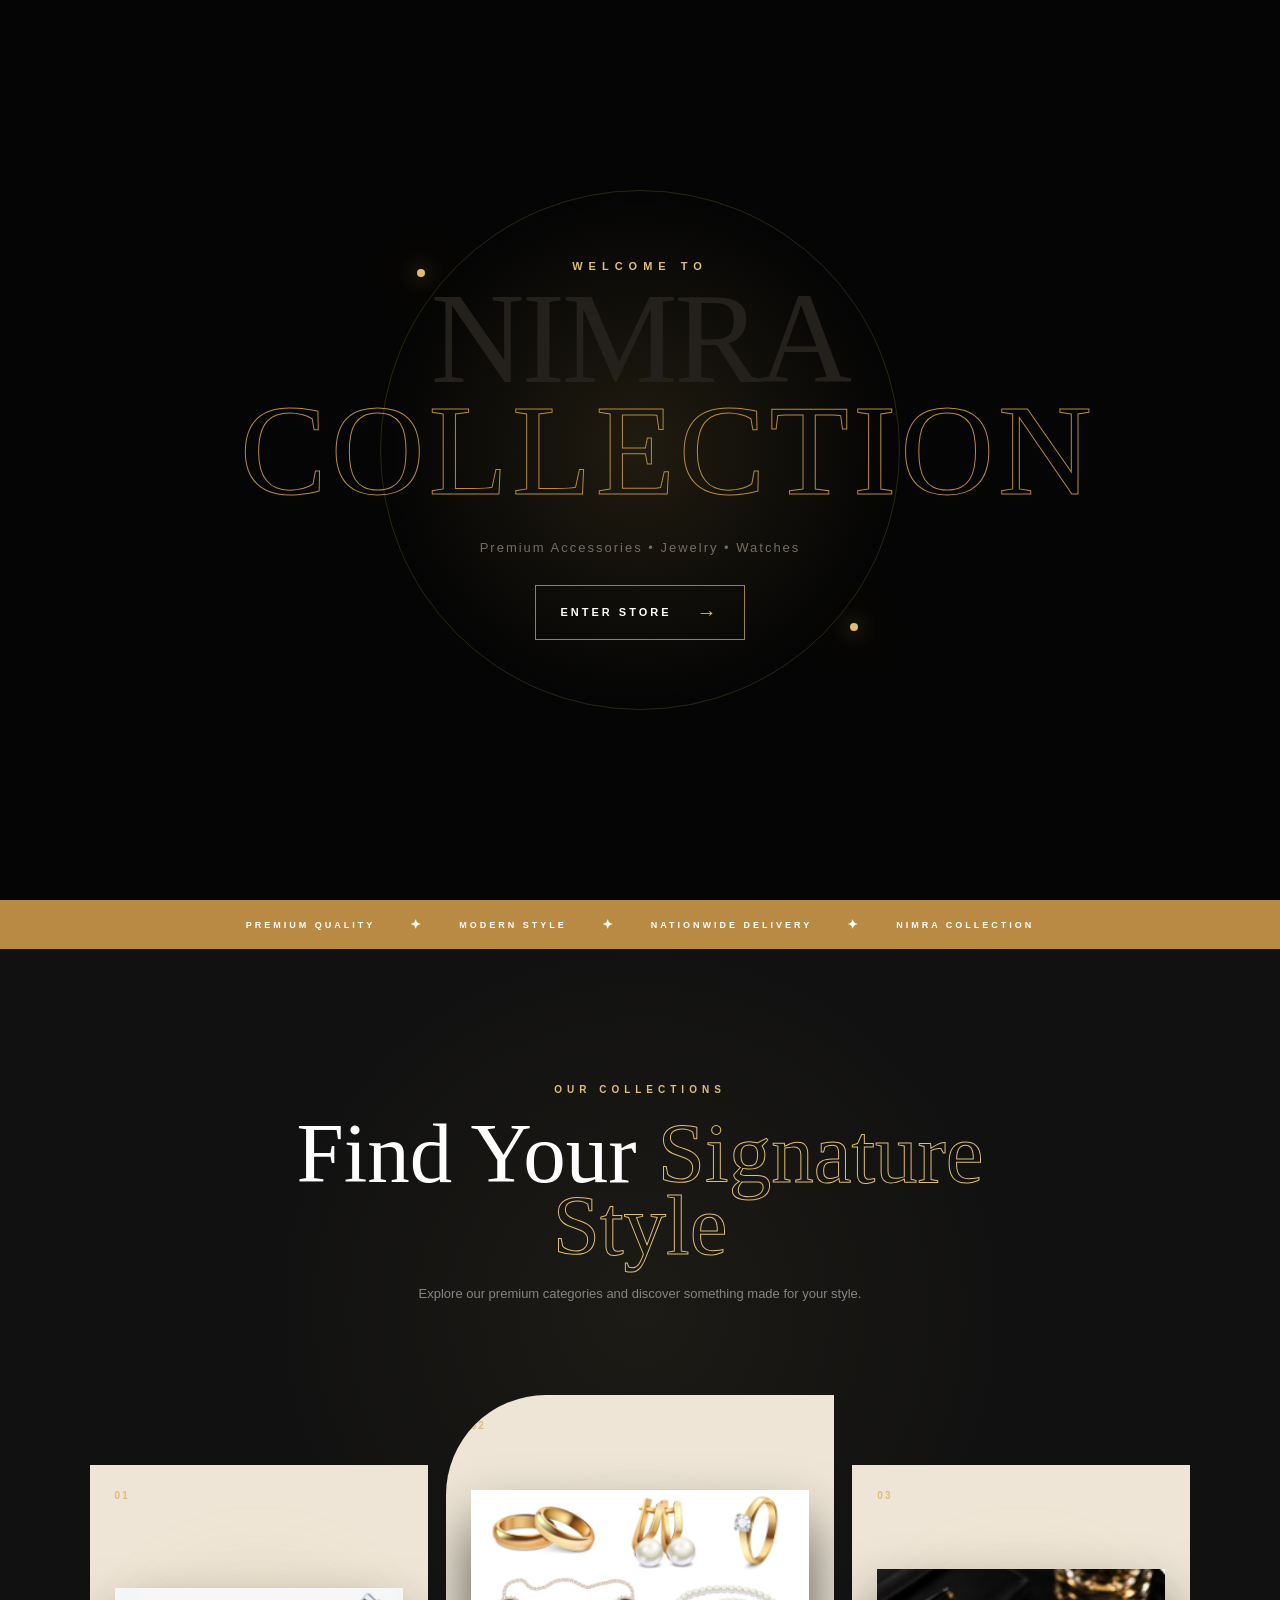
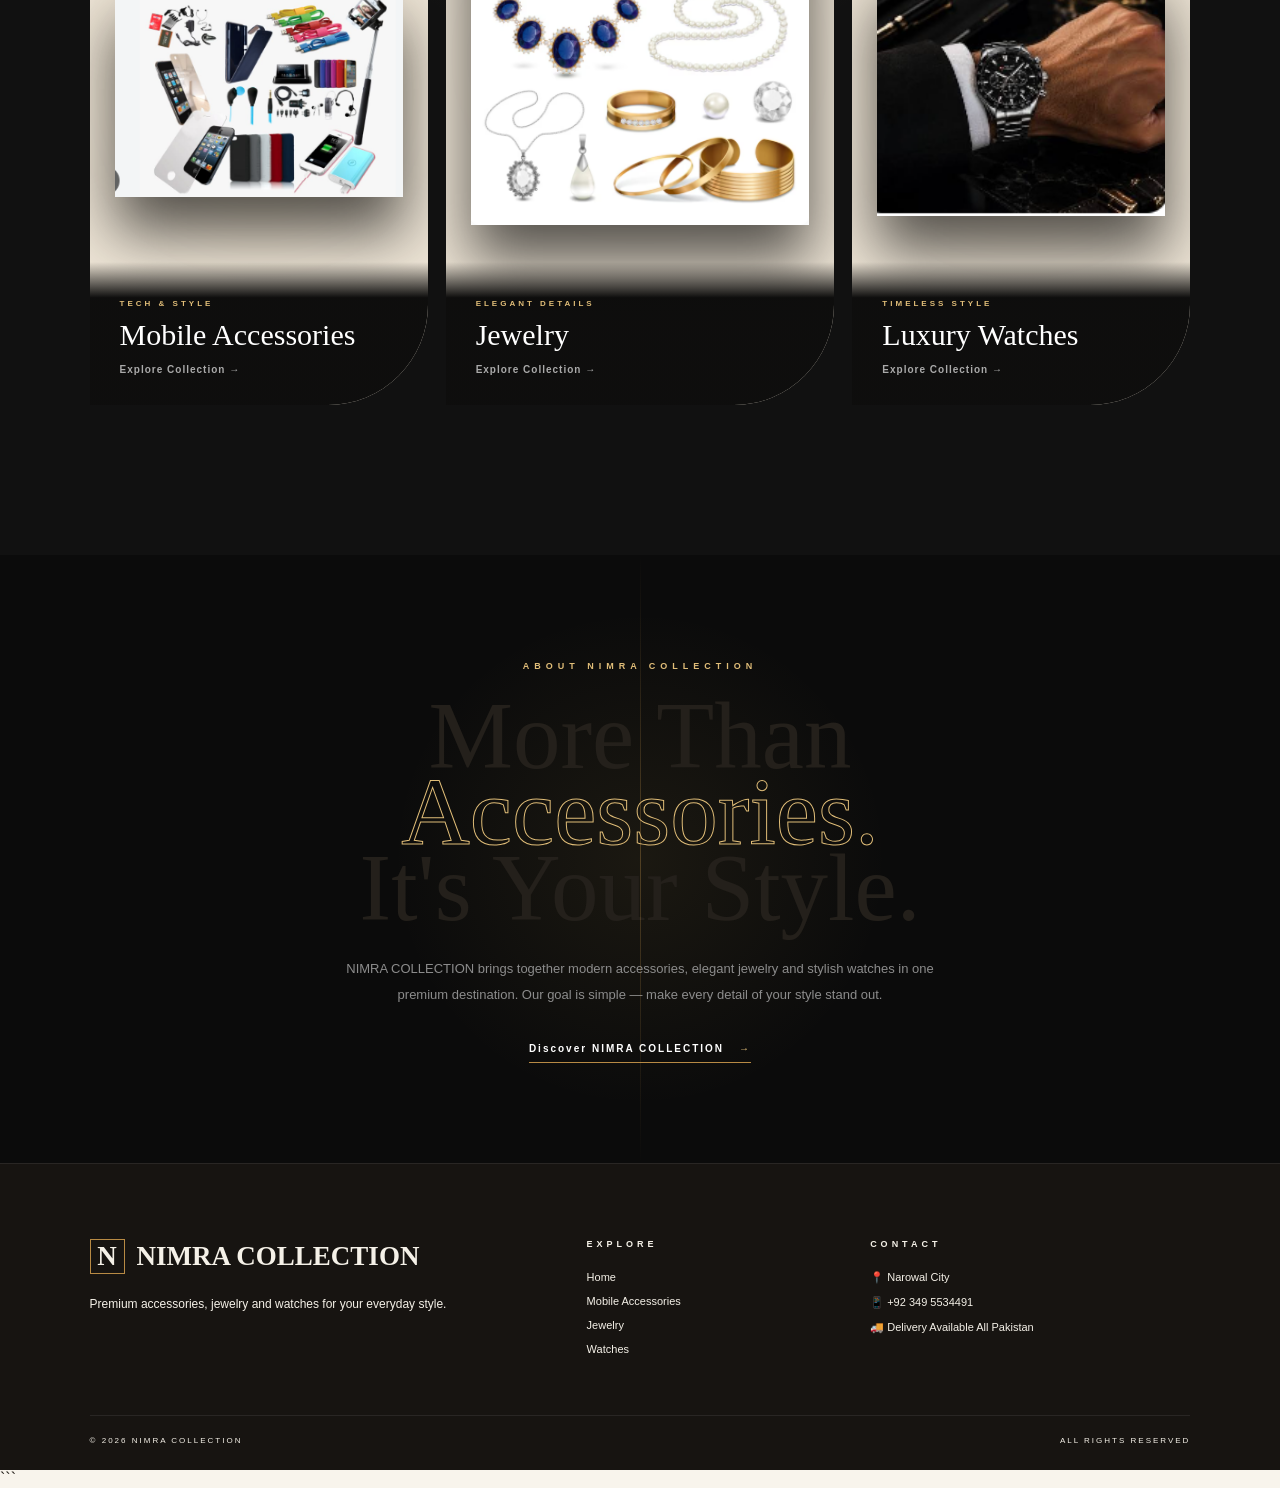
==== index.html @ fe9cc76e "Add files via upload" ====
<!DOCTYPE html>
<html lang="en">
<head>
    <meta charset="UTF-8">
    <meta name="viewport" content="width=device-width, initial-scale=1.0">

    <title>NIMRA COLLECTION | Premium Store</title>

    <link rel="stylesheet" href="index.css">
</head>

<body class="home-page">

    <!-- =========================
         LOADING / WELCOME
    ========================== -->
    <div id="welcome-screen">
        <div class="welcome-orbit"></div>

        <div class="welcome-content">
            <span class="welcome-small">WELCOME TO</span>

            <h1>
                NIMRA
                <span>COLLECTION</span>
            </h1>

            <p>
                Premium Accessories • Jewelry • Watches
            </p>

            <button id="enter-store-btn">
                ENTER STORE
                <span>→</span>
            </button>
        </div>
    </div>


    <!-- =========================
         HEADER
    ========================== -->
    <header class="sticky-header">

        <div class="logo">
            <a href="index.html">
                <span class="logo-mark">N</span>
                <span>NIMRA COLLECTION</span>
            </a>
        </div>

        <nav>
            <ul>
                <li>
                    <a href="index.html" class="active">Home</a>
                </li>

                <li>
                    <a href="mobile-accessories.html">
                        Mobile Accessories
                    </a>
                </li>

                <li>
                    <a href="jwelery.html">
                        Jewelry
                    </a>
                </li>

                <li>
                    <a href="watches.html">
                        Watches
                    </a>
                </li>
            </ul>
        </nav>

        <button class="cart-icon" id="cart-btn">
            Cart
            <span id="cart-count">0</span>
        </button>

    </header>


    <!-- =========================
         HERO
    ========================== -->
    <main>

        <section class="hero-section">

            <div class="hero-background-image">
                <img src="hero.png" alt="Nimra Collection">
            </div>

            <div class="hero-overlay"></div>

            <div class="hero-content">

                <span class="hero-label">
                    EST. 2026 • PREMIUM COLLECTION
                </span>

                <h1>
                    Style That
                    <span>Speaks</span>
                </h1>

                <p>
                    Discover carefully selected watches, jewelry
                    and premium accessories designed to elevate
                    your everyday style.
                </p>

                <div class="hero-buttons">

                    <a href="#collections" class="shop-now-btn">
                        Explore Collection
                        <span>↗</span>
                    </a>

                    <a href="watches.html" class="hero-secondary-btn">
                        View Watches
                    </a>

                </div>

            </div>

            <div class="hero-scroll">
                <span>SCROLL TO EXPLORE</span>
                <div></div>
            </div>

        </section>


        <!-- =========================
             BRAND STRIP
        ========================== -->
        <section class="brand-strip">

            <div>
                PREMIUM QUALITY
            </div>

            <span>✦</span>

            <div>
                MODERN STYLE
            </div>

            <span>✦</span>

            <div>
                NATIONWIDE DELIVERY
            </div>

            <span>✦</span>

            <div>
                NIMRA COLLECTION
            </div>

        </section>


        <!-- =========================
             COLLECTIONS
        ========================== -->
        <section class="products-section" id="collections">

            <div class="section-heading">

                <span>OUR COLLECTIONS</span>

                <h2>
                    Find Your
                    <em>Signature Style</em>
                </h2>

                <p>
                    Explore our premium categories and discover
                    something made for your style.
                </p>

            </div>


            <div class="collection-layout">

                <!-- MOBILE -->
                <a href="mobile-accessories.html"
                   class="category-link collection-mobile">

                    <div class="collection-number">
                        01
                    </div>

                    <div class="collection-image">
                        <img src="glas.png"
                             alt="Mobile Accessories">
                    </div>

                    <div class="collection-info">
                        <span>TECH & STYLE</span>
                        <h3>Mobile Accessories</h3>
                        <p>Explore Collection →</p>
                    </div>

                </a>


                <!-- JEWELRY -->
                <a href="jwelery.html"
                   class="category-link collection-jewelry">

                    <div class="collection-number">
                        02
                    </div>

                    <div class="collection-image">
                        <img src="jwery.png"
                             alt="Jewelry Collection">
                    </div>

                    <div class="collection-info">
                        <span>ELEGANT DETAILS</span>
                        <h3>Jewelry</h3>
                        <p>Explore Collection →</p>
                    </div>

                </a>


                <!-- WATCHES -->
                <a href="watches.html"
                   class="category-link collection-watch">

                    <div class="collection-number">
                        03
                    </div>

                    <div class="collection-image">
                        <img src="watch.jpg"
                             alt="Luxury Watches">
                    </div>

                    <div class="collection-info">
                        <span>TIMELESS STYLE</span>
                        <h3>Luxury Watches</h3>
                        <p>Explore Collection →</p>
                    </div>

                </a>

            </div>

        </section>


        <!-- =========================
             ABOUT / BRAND
        ========================== -->
        <section class="brand-story">

            <div class="story-line"></div>

            <div class="story-content">

                <span>ABOUT NIMRA COLLECTION</span>

                <h2>
                    More Than
                    <em>Accessories.</em>
                    <br>
                    It's Your Style.
                </h2>

                <p>
                    NIMRA COLLECTION brings together modern accessories,
                    elegant jewelry and stylish watches in one premium
                    destination. Our goal is simple — make every detail
                    of your style stand out.
                </p>

                <a href="#collections">
                    Discover NIMRA COLLECTION
                    <span>→</span>
                </a>

            </div>

        </section>

    </main>


    <!-- =========================
         CHECKOUT MODAL
    ========================== -->
    <div id="checkout-modal" class="modal">

        <div class="modal-content">

            <button class="close-btn" id="close-modal">
                ×
            </button>

            <span class="modal-label">
                YOUR ORDER
            </span>

            <h2>
                Confirm Order
            </h2>

            <div class="checkout-divider"></div>

            <div id="cart-items-list"></div>

            <div class="total-row">
                <span>Total</span>

                <strong>
                    PKR <span id="cart-total">0</span>
                </strong>
            </div>


            <form id="order-form">

                <label for="name">
                    Full Name
                </label>

                <input
                    type="text"
                    id="name"
                    placeholder="Enter your full name"
                    required
                >


                <label for="phone">
                    WhatsApp Number
                </label>

                <input
                    type="tel"
                    id="phone"
                    placeholder="0300 1234567"
                    required
                >


                <label for="address">
                    Delivery Address
                </label>

                <textarea
                    id="address"
                    placeholder="Complete address & city"
                    rows="3"
                    required
                ></textarea>


                <button
                    type="submit"
                    class="submit-order-btn"
                >
                    Send Order on WhatsApp
                    <span>↗</span>
                </button>

            </form>

        </div>

    </div>


    <!-- =========================
         FOOTER
    ========================== -->
    <footer>

        <div class="footer-main">

            <div class="footer-brand">

                <div class="footer-logo">
                    <span>N</span>
                    NIMRA COLLECTION
                </div>

                <p>
                    Premium accessories, jewelry and watches
                    for your everyday style.
                </p>

            </div>


            <div class="footer-column">

                <h4>EXPLORE</h4>

                <a href="index.html">Home</a>
                <a href="mobile-accessories.html">
                    Mobile Accessories
                </a>
                <a href="jwelery.html">Jewelry</a>
                <a href="watches.html">Watches</a>

            </div>


            <div class="footer-column">

                <h4>CONTACT</h4>

                <p>📍 Narowal City</p>

                <p>
                    📱 +92 349 5534491
                </p>

                <p>
                    🚚 Delivery Available
                    All Pakistan
                </p>

            </div>

        </div>


        <div class="footer-bottom">

            <span>
                © 2026 NIMRA COLLECTION
            </span>

            <span>
                ALL RIGHTS RESERVED
            </span>

        </div>

    </footer>


    <script src="index.js"></script>

</body>
</html>
```
---- index.css ----
```css
@import url('https://fonts.googleapis.com/css2?family=Cormorant+Garamond:wght@400;500;600;700&family=Inter:wght@400;500;600;700&display=swap');

:root {
    --black: #070707;
    --black-2: #0d0d0d;
    --cream: #f5f0e7;
    --gold: #d7b45a;
    --gold-light: #f1d98a;
    --text: #eeeeea;
    --muted: #9b9b96;
    --line: rgba(255,255,255,.12);
}

* {
    margin: 0;
    padding: 0;
    box-sizing: border-box;
}

html {
    scroll-behavior: smooth;
}

body {
    background: var(--black);
    color: var(--text);
    font-family: 'Inter', sans-serif;
    overflow-x: hidden;
}

a {
    color: inherit;
    text-decoration: none;
}

button {
    font-family: inherit;
}


/* =====================================================
   WELCOME SCREEN
===================================================== */

#welcome-screen {
    position: fixed;
    inset: 0;
    z-index: 99999;

    display: flex;
    align-items: center;
    justify-content: center;

    background:
        radial-gradient(
            circle at center,
            rgba(215,180,90,.13),
            transparent 32%
        ),
        #050505;

    transition:
        opacity .8s ease,
        visibility .8s ease;
}

#welcome-screen.hide {
    opacity: 0;
    visibility: hidden;
    pointer-events: none;
}

.welcome-orbit {
    position: absolute;

    width: 520px;
    height: 520px;

    border: 1px solid rgba(215,180,90,.18);
    border-radius: 50%;

    animation: orbitRotate 12s linear infinite;
}

.welcome-orbit::before,
.welcome-orbit::after {
    content: "";

    position: absolute;

    width: 8px;
    height: 8px;

    border-radius: 50%;
    background: var(--gold-light);

    box-shadow:
        0 0 20px var(--gold),
        0 0 50px var(--gold);
}

.welcome-orbit::before {
    top: 15%;
    left: 7%;
}

.welcome-orbit::after {
    right: 8%;
    bottom: 15%;
}

.welcome-content {
    position: relative;
    z-index: 2;

    width: min(90%, 800px);

    text-align: center;

    animation: welcomeIn 1.2s cubic-bezier(.2,.8,.2,1);
}

.welcome-small {
    display: block;

    margin-bottom: 20px;

    color: var(--gold-light);

    font-size: 11px;
    font-weight: 700;

    letter-spacing: 6px;
}

.welcome-content h1 {
    font-family: 'Cormorant Garamond', serif;

    font-size: clamp(65px, 11vw, 130px);
    line-height: .72;

    font-weight: 500;
    letter-spacing: -3px;
}

.welcome-content h1 span {
    display: block;

    margin-top: 18px;

    color: transparent;

    -webkit-text-stroke: 1px var(--gold);

    letter-spacing: 4px;
}

.welcome-content p {
    margin: 42px auto 30px;

    color: var(--muted);

    font-size: 13px;
    letter-spacing: 2px;
}

#enter-store-btn {
    display: inline-flex;
    align-items: center;
    gap: 25px;

    padding: 15px 24px;

    border: 1px solid rgba(215,180,90,.7);
    border-radius: 0;

    background: transparent;

    color: white;

    font-size: 11px;
    font-weight: 700;

    letter-spacing: 3px;

    cursor: pointer;

    transition: .4s ease;
}

#enter-store-btn span {
    color: var(--gold-light);
    font-size: 20px;

    transition: transform .4s ease;
}

#enter-store-btn:hover {
    background: var(--gold);
    color: #050505;

    box-shadow:
        0 0 35px rgba(215,180,90,.2);

    transform: translateY(-4px);
}

#enter-store-btn:hover span {
    transform: translateX(7px);
}


/* =====================================================
   HEADER
===================================================== */

.sticky-header {
    position: sticky;
    top: 0;
    z-index: 5000;

    min-height: 78px;

    display: flex;
    align-items: center;
    justify-content: space-between;

    padding: 12px 5%;

    background: rgba(7,7,7,.82);

    border-bottom: 1px solid var(--line);

    backdrop-filter: blur(20px);
    -webkit-backdrop-filter: blur(20px);
}

.logo a {
    display: flex;
    align-items: center;
    gap: 12px;

    font-family: 'Cormorant Garamond', serif;

    font-size: 23px;
    font-weight: 700;

    letter-spacing: 1px;
}

.logo-mark {
    width: 35px;
    height: 35px;

    display: grid;
    place-items: center;

    border: 1px solid var(--gold);

    color: var(--gold-light);

    font-family: 'Cormorant Garamond', serif;
    font-size: 21px;

    transform: rotate(45deg);
}

.logo-mark::first-letter {
    transform: rotate(-45deg);
}

.sticky-header nav ul {
    display: flex;
    align-items: center;
    gap: 5px;

    list-style: none;
}

.sticky-header nav a {
    position: relative;

    padding: 10px 13px;

    color: #aaa;

    font-size: 11px;
    font-weight: 600;

    letter-spacing: .5px;

    transition: .3s ease;
}

.sticky-header nav a::after {
    content: "";

    position: absolute;

    left: 50%;
    bottom: 3px;

    width: 0;
    height: 1px;

    background: var(--gold-light);

    transform: translateX(-50%);

    transition: .3s ease;
}

.sticky-header nav a:hover,
.sticky-header nav a.active {
    color: white;
}

.sticky-header nav a:hover::after,
.sticky-header nav a.active::after {
    width: 65%;
}

.cart-icon {
    display: flex;
    align-items: center;
    gap: 9px;

    padding: 10px 15px;

    border: 1px solid rgba(215,180,90,.35);
    border-radius: 50px;

    background: transparent;

    color: var(--gold-light);

    font-size: 11px;
    font-weight: 700;

    cursor: pointer;

    transition: .3s ease;
}

.cart-icon span {
    min-width: 20px;
    height: 20px;

    display: grid;
    place-items: center;

    border-radius: 50%;

    background: var(--gold);
    color: #111;

    font-size: 10px;
}

.cart-icon:hover {
    border-color: var(--gold);
    box-shadow: 0 0 25px rgba(215,180,90,.15);
}


/* =====================================================
   HERO
===================================================== */

.hero-section {
    position: relative;

    min-height: calc(100vh - 78px);

    display: flex;
    align-items: center;

    padding: 70px 8%;

    overflow: hidden;
}

.hero-background-image {
    position: absolute;

    right: -5%;
    top: 4%;

    width: 58%;
    height: 92%;

    overflow: hidden;

    border-radius: 45% 0 0 45%;

    opacity: .9;

    animation: heroImageIn 1.4s cubic-bezier(.2,.8,.2,1);
}

.hero-background-image::after {
    content: "";

    position: absolute;
    inset: 0;

    background:
        linear-gradient(
            90deg,
            var(--black) 0%,
            transparent 35%,
            rgba(0,0,0,.15) 70%,
            var(--black) 100%
        );
}

.hero-background-image img {
    width: 100%;
    height: 100%;

    object-fit: cover;

    animation: slowZoom 12s ease-in-out infinite alternate;
}

.hero-overlay {
    position: absolute;
    inset: 0;

    background:
        radial-gradient(
            circle at 70% 50%,
            rgba(215,180,90,.12),
            transparent 30%
        );

    pointer-events: none;
}

.hero-content {
    position: relative;
    z-index: 3;

    width: 55%;
    max-width: 720px;

    animation: heroTextIn 1.1s ease .2s both;
}

.hero-label {
    display: inline-block;

    margin-bottom: 25px;

    color: var(--gold-light);

    font-size: 10px;
    font-weight: 700;

    letter-spacing: 5px;
}

.hero-content h1 {
    font-family: 'Cormorant Garamond', serif;

    font-size: clamp(70px, 9vw, 125px);
    line-height: .78;

    font-weight: 500;

    letter-spacing: -3px;
}

.hero-content h1 span {
    display: block;

    margin-left: 75px;
    margin-top: 12px;

    color: transparent;

    -webkit-text-stroke: 1px var(--gold-light);
}

.hero-content p {
    max-width: 520px;

    margin: 35px 0;

    color: #aaa;

    font-size: 14px;
    line-height: 1.9;
}

.hero-buttons {
    display: flex;
    align-items: center;
    gap: 20px;
}

.shop-now-btn,
.hero-secondary-btn {
    display: inline-flex;
    align-items: center;
    gap: 20px;

    padding: 15px 23px;

    font-size: 11px;
    font-weight: 700;

    letter-spacing: 1px;

    transition: .4s ease;
}

.shop-now-btn {
    background: var(--gold);
    color: #080808;
}

.shop-now-btn span {
    font-size: 18px;

    transition: transform .4s ease;
}

.shop-now-btn:hover {
    background: var(--gold-light);

    transform: translateY(-4px);

    box-shadow: 0 15px 40px rgba(215,180,90,.2);
}

.shop-now-btn:hover span {
    transform: translate(5px,-5px);
}

.hero-secondary-btn {
    border-bottom: 1px solid var(--gold);

    color: white;
}

.hero-secondary-btn:hover {
    color: var(--gold-light);

    transform: translateY(-3px);
}

.hero-scroll {
    position: absolute;

    left: 4%;
    bottom: 35px;

    display: flex;
    align-items: center;
    gap: 15px;

    color: #777;

    font-size: 8px;
    letter-spacing: 3px;

    transform: rotate(-90deg);
    transform-origin: left center;
}

.hero-scroll div {
    width: 45px;
    height: 1px;

    background: var(--gold);
}


/* =====================================================
   BRAND STRIP
===================================================== */

.brand-strip {
    display: flex;
    align-items: center;
    justify-content: center;
    gap: 35px;

    padding: 17px 5%;

    background: var(--gold);

    color: #090909;

    font-size: 9px;
    font-weight: 800;

    letter-spacing: 3px;

    overflow: hidden;
}

.brand-strip span {
    font-size: 13px;
}


/* =====================================================
   COLLECTION SECTION
===================================================== */

.products-section {
    position: relative;

    padding: 130px 7% 150px;

    background:
        radial-gradient(
            circle at 50% 30%,
            rgba(215,180,90,.06),
            transparent 35%
        ),
        var(--black);
}

.section-heading {
    max-width: 800px;

    margin: 0 auto 90px;

    text-align: center;
}

.section-heading > span {
    color: var(--gold-light);

    font-size: 10px;
    font-weight: 700;

    letter-spacing: 5px;
}

.section-heading h2 {
    margin: 20px 0;

    font-family: 'Cormorant Garamond', serif;

    font-size: clamp(50px, 7vw, 85px);
    line-height: .85;

    font-weight: 500;
}

.section-heading h2 em {
    color: transparent;

    -webkit-text-stroke: 1px var(--gold-light);

    font-style: normal;
}

.section-heading p {
    max-width: 550px;

    margin: auto;

    color: #858585;

    font-size: 13px;
    line-height: 1.8;
}


/* =====================================================
   NEW COLLECTION LAYOUT
   NOT OLD BOX DESIGN
===================================================== */

.collection-layout {
    max-width: 1250px;

    margin: auto;

    display: grid;
    grid-template-columns: 1fr 1.15fr 1fr;

    align-items: end;

    gap: 18px;
}

.category-link {
    position: relative;

    min-height: 540px;

    display: flex;
    flex-direction: column;
    justify-content: flex-end;

    overflow: hidden;

    border-radius: 0 0 100px 0;

    background:
        linear-gradient(
            180deg,
            #161616,
            #090909
        );

    transition:
        transform .6s cubic-bezier(.2,.8,.2,1),
        border-radius .6s ease;
}

.category-link:nth-child(2) {
    min-height: 610px;

    border-radius: 100px 0 100px 0;
}

.category-link:hover {
    transform: translateY(-15px);

    border-radius: 50px 0 50px 0;
}

.collection-number {
    position: absolute;

    top: 25px;
    left: 25px;

    z-index: 4;

    color: var(--gold-light);

    font-size: 10px;
    font-weight: 700;

    letter-spacing: 2px;
}

.collection-image {
    position: absolute;

    inset: 0;

    display: flex;
    align-items: center;
    justify-content: center;

    padding: 45px 25px 130px;
}

.collection-image::before {
    content: "";

    position: absolute;

    width: 250px;
    height: 250px;

    border-radius: 50%;

    background: rgba(215,180,90,.09);

    filter: blur(35px);

    transition: .6s ease;
}

.category-link:hover .collection-image::before {
    transform: scale(1.4);

    background: rgba(215,180,90,.14);
}

.collection-image img {
    position: relative;
    z-index: 2;

    width: 100%;
    height: 100%;

    object-fit: contain;

    filter:
        drop-shadow(0 35px 30px rgba(0,0,0,.65));

    transition:
        transform .8s cubic-bezier(.2,.8,.2,1),
        filter .6s ease;
}

.category-link:hover .collection-image img {
    transform:
        scale(1.12)
        translateY(-12px)
        rotate(2deg);

    filter:
        drop-shadow(0 45px 35px rgba(0,0,0,.7))
        drop-shadow(0 0 25px rgba(215,180,90,.15));
}

.collection-info {
    position: relative;
    z-index: 5;

    padding: 30px;

    background:
        linear-gradient(
            transparent,
            rgba(5,5,5,.96) 25%
        );
}

.collection-info span {
    color: var(--gold-light);

    font-size: 8px;
    font-weight: 700;

    letter-spacing: 3px;
}

.collection-info h3 {
    margin: 8px 0 12px;

    font-family: 'Cormorant Garamond', serif;

    font-size: 30px;
    font-weight: 500;
}

.collection-info p {
    color: #aaa;

    font-size: 10px;
    font-weight: 700;

    letter-spacing: 1px;

    transition: .3s ease;
}

.category-link:hover .collection-info p {
    color: var(--gold-light);

    letter-spacing: 2px;
}


/* =====================================================
   BRAND STORY
===================================================== */

.brand-story {
    position: relative;

    min-height: 600px;

    display: flex;
    align-items: center;
    justify-content: center;

    padding: 100px 8%;

    overflow: hidden;

    background:
        radial-gradient(
            circle at 50% 50%,
            rgba(215,180,90,.08),
            transparent 35%
        ),
        #0b0b0b;
}

.story-line {
    position: absolute;

    width: 1px;
    height: 100%;

    background:
        linear-gradient(
            transparent,
            var(--gold),
            transparent
        );

    opacity: .35;
}

.story-content {
    max-width: 800px;

    text-align: center;
}

.story-content > span {
    color: var(--gold-light);

    font-size: 9px;
    font-weight: 700;

    letter-spacing: 5px;
}

.story-content h2 {
    margin: 25px 0;

    font-family: 'Cormorant Garamond', serif;

    font-size: clamp(55px, 8vw, 95px);

    line-height: .8;

    font-weight: 500;
}

.story-content h2 em {
    color: transparent;

    -webkit-text-stroke: 1px var(--gold-light);

    font-style: normal;
}

.story-content p {
    max-width: 600px;

    margin: 30px auto;

    color: #8c8c8c;

    font-size: 13px;
    line-height: 2;
}

.story-content a {
    display: inline-flex;
    align-items: center;
    gap: 15px;

    padding-bottom: 8px;

    border-bottom: 1px solid var(--gold);

    color: white;

    font-size: 10px;
    font-weight: 700;

    letter-spacing: 2px;
}

.story-content a span {
    color: var(--gold-light);

    transition: .3s ease;
}

.story-content a:hover span {
    transform: translateX(8px);
}


/* =====================================================
   MODAL
===================================================== */

.modal {
    position: fixed;
    inset: 0;

    z-index: 99990;

    display: none;
    align-items: center;
    justify-content: center;

    padding: 20px;

    background: rgba(0,0,0,.82);

    backdrop-filter: blur(15px);
}

.modal-content {
    position: relative;

    width: min(100%, 520px);
    max-height: 90vh;

    overflow-y: auto;

    padding: 40px;

    background: #101010;

    border: 1px solid rgba(215,180,90,.35);

    box-shadow:
        0 40px 100px rgba(0,0,0,.8);

    animation: modalIn .5s cubic-bezier(.2,.8,.2,1);
}

.close-btn {
    position: absolute;

    top: 15px;
    right: 18px;

    width: 35px;
    height: 35px;

    border: 1px solid rgba(255,255,255,.15);

    background: transparent;

    color: #aaa;

    font-size: 25px;

    cursor: pointer;

    transition: .3s ease;
}

.close-btn:hover {
    color: var(--gold-light);

    border-color: var(--gold);

    transform: rotate(90deg);
}

.modal-label {
    color: var(--gold-light);

    font-size: 9px;
    font-weight: 700;

    letter-spacing: 4px;
}

.modal-content h2 {
    margin: 10px 0 20px;

    font-family: 'Cormorant Garamond', serif;

    font-size: 42px;

    font-weight: 500;
}

.checkout-divider {
    width: 100%;
    height: 1px;

    margin-bottom: 20px;

    background: var(--line);
}

#cart-items-list p {
    padding: 10px 0;

    border-bottom: 1px solid rgba(255,255,255,.06);

    color: #bbb;

    font-size: 12px;
}

.total-row {
    display: flex;
    align-items: center;
    justify-content: space-between;

    margin: 20px 0 25px;

    color: #aaa;
}

.total-row strong {
    color: var(--gold-light);
}

#order-form {
    display: flex;
    flex-direction: column;
    gap: 8px;
}

#order-form label {
    margin-top: 8px;

    color: #aaa;

    font-size: 10px;
    font-weight: 700;

    letter-spacing: 1px;
}

#order-form input,
#order-form textarea {
    width: 100%;

    padding: 14px;

    border: 1px solid rgba(255,255,255,.12);

    background: rgba(255,255,255,.04);

    color: white;

    outline: none;

    font-family: inherit;

    transition: .3s ease;
}

#order-form input:focus,
#order-form textarea:focus {
    border-color: var(--gold);

    box-shadow:
        0 0 20px rgba(215,180,90,.08);
}

.submit-order-btn {
    display: flex;
    align-items: center;
    justify-content: center;
    gap: 15px;

    width: 100%;

    margin-top: 15px;

    padding: 15px;

    border: none;

    background: var(--gold);

    color: #080808;

    font-size: 10px;
    font-weight: 800;

    letter-spacing: 1px;

    cursor: pointer;

    transition: .4s ease;
}

.submit-order-btn span {
    font-size: 18px;
}

.submit-order-btn:hover {
    background: var(--gold-light);

    transform: translateY(-3px);
}


/* =====================================================
   FOOTER
===================================================== */

footer {
    padding: 75px 7% 25px;

    background: #050505;

    border-top: 1px solid rgba(255,255,255,.08);
}

.footer-main {
    max-width: 1200px;

    margin: auto;

    display: grid;
    grid-template-columns: 2fr 1fr 1.5fr;

    gap: 70px;
}

.footer-logo {
    display: flex;
    align-items: center;
    gap: 12px;

    margin-bottom: 20px;

    font-family: 'Cormorant Garamond', serif;

    font-size: 27px;
    font-weight: 600;
}

.footer-logo span {
    width: 35px;
    height: 35px;

    display: grid;
    place-items: center;

    border: 1px solid var(--gold);

    color: var(--gold-light);
}

.footer-brand p {
    max-width: 380px;

    color: #777;

    font-size: 12px;
    line-height: 1.8;
}

.footer-column {
    display: flex;
    flex-direction: column;
    gap: 12px;
}

.footer-column h4 {
    margin-bottom: 10px;

    color: var(--gold-light);

    font-size: 9px;
    letter-spacing: 4px;
}

.footer-column a,
.footer-column p {
    color: #777;

    font-size: 11px;

    transition: .3s ease;
}

.footer-column a:hover {
    color: white;

    transform: translateX(5px);
}

.footer-bottom {
    max-width: 1200px;

    margin: 60px auto 0;
    padding-top: 20px;

    display: flex;
    justify-content: space-between;

    border-top: 1px solid rgba(255,255,255,.08);

    color: #555;

    font-size: 8px;

    letter-spacing: 2px;
}


/* =====================================================
   ANIMATIONS
===================================================== */

@keyframes welcomeIn {
    from {
        opacity: 0;
        transform: translateY(40px) scale(.95);
    }

    to {
        opacity: 1;
        transform: translateY(0) scale(1);
    }
}

@keyframes orbitRotate {
    to {
        transform: rotate(360deg);
    }
}

@keyframes heroImageIn {
    from {
        opacity: 0;
        transform: translateX(100px) scale(1.08);
    }

    to {
        opacity: .9;
        transform: translateX(0) scale(1);
    }
}

@keyframes heroTextIn {
    from {
        opacity: 0;
        transform: translateY(50px);
    }

    to {
        opacity: 1;
        transform: translateY(0);
    }
}

@keyframes slowZoom {
    from {
        transform: scale(1);
    }

    to {
        transform: scale(1.08);
    }
}

@keyframes modalIn {
    from {
        opacity: 0;
        transform: translateY(30px) scale(.95);
    }

    to {
        opacity: 1;
        transform: translateY(0) scale(1);
    }
}


/* =====================================================
   TABLET
===================================================== */

@media (max-width: 1000px) {

    .sticky-header {
        flex-wrap: wrap;
        justify-content: center;

        gap: 12px;
    }

    .logo {
        width: 100%;
        display: flex;
        justify-content: center;
    }

    .hero-content {
        width: 70%;
    }

    .hero-background-image {
        width: 65%;
        opacity: .65;
    }

    .collection-layout {
        grid-template-columns: 1fr 1fr;
    }

    .category-link:nth-child(2) {
        min-height: 540px;
    }

    .category-link:last-child {
        grid-column: 1 / -1;

        width: 50%;
        margin: auto;
    }

    .footer-main {
        grid-template-columns: 1fr 1fr;
    }
}


/* =====================================================
   MOBILE
===================================================== */

@media (max-width: 650px) {

    .sticky-header {
        padding: 12px 4%;
    }

    .logo a {
        font-size: 19px;
    }

    .logo-mark {
        width: 30px;
        height: 30px;
    }

    .sticky-header nav {
        width: 100%;

        overflow-x: auto;
    }

    .sticky-header nav ul {
        justify-content: flex-start;

        min-width: max-content;
    }

    .sticky-header nav a {
        padding: 8px 9px;

        font-size: 9px;
    }

    .cart-icon {
        position: absolute;

        right: 4%;
        top: 17px;
    }


    /* HERO */

    .hero-section {
        min-height: 85vh;

        padding: 70px 7%;

        align-items: flex-end;
    }

    .hero-background-image {
        right: -20%;
        top: 5%;

        width: 115%;
        height: 75%;

        border-radius: 50%;
        opacity: .55;
    }

    .hero-content {
        width: 100%;

        text-align: left;
    }

    .hero-label {
        font-size: 8px;
        letter-spacing: 3px;
    }

    .hero-content h1 {
        font-size: 70px;
    }

    .hero-content h1 span {
        margin-left: 35px;
    }

    .hero-content p {
        font-size: 12px;

        margin: 25px 0;
    }

    .hero-buttons {
        flex-wrap: wrap;
    }

    .hero-scroll {
        display: none;
    }


    /* STRIP */

    .brand-strip {
        justify-content: flex-start;

        width: max-content;

        gap: 20px;

        animation: stripMove 18s linear infinite;
    }


    /* COLLECTION */

    .products-section {
        padding: 90px 6% 100px;
    }

    .section-heading {
        margin-bottom: 55px;
    }

    .section-heading h2 {
        font-size: 55px;
    }

    .collection-layout {
        grid-template-columns: 1fr;

        gap: 20px;
    }

    .category-link,
    .category-link:nth-child(2) {
        min-height: 510px;

        width: 100%;

        border-radius: 0 0 70px 0;
    }

    .category-link:last-child {
        grid-column: auto;

        width: 100%;
    }

    .collection-info h3 {
        font-size: 27px;
    }


    /* STORY */

    .brand-story {
        min-height: 520px;

        padding: 80px 7%;
    }

    .story-content h2 {
        font-size: 58px;
    }


    /* FOOTER */

    .footer-main {
        grid-template-columns: 1fr;

        gap: 40px;
    }

    .footer-bottom {
        flex-direction: column;

        gap: 10px;

        text-align: center;
    }


    /* MODAL */

    .modal-content {
        padding: 30px 20px;
    }

    .modal-content h2 {
        font-size: 35px;
    }


    /* WELCOME */

    .welcome-orbit {
        width: 330px;
        height: 330px;
    }

    .welcome-content h1 {
        font-size: 70px;
    }

    .welcome-content h1 span {
        font-size: 52px;

        letter-spacing: 2px;
    }

    .welcome-content p {
        font-size: 10px;

        line-height: 1.7;
    }
}


@keyframes stripMove {
    from {
        transform: translateX(0);
    }

    to {
        transform: translateX(-35%);
    }
}


/* =====================================================
   TOUCH
===================================================== */

@media (hover: none) {

    .category-link:active {
        transform: scale(.98);
    }

    .shop-now-btn:active,
    .hero-secondary-btn:active {
        transform: scale(.97);
    }
}


/* =====================================================
   REDUCE MOTION
===================================================== */

@media (prefers-reduced-motion: reduce) {

    *,
    *::before,
    *::after {
        animation-duration: .01ms !important;
        animation-iteration-count: 1 !important;
        scroll-behavior: auto !important;
        transition-duration: .01ms !important;
    }
}
/* =========================================
   PREMIUM ADD TO CART BUTTON
========================================= */
.add-to-cart-btn {
    display: inline-flex;
    width: auto;
    min-width: 140px;
    padding: 11px 20px;
    justify-content: center;
    align-items: center;

    border: 1px solid #d8b45a;
    border-radius: 30px;

    background: linear-gradient(135deg, #d8b45a, #f4d889);
    color: #111;

    font-size: 12px;
    font-weight: 800;
    letter-spacing: 1px;
    cursor: pointer;

    transition: all 0.3s ease;
}

.add-to-cart-btn:hover {
    transform: translateY(-3px);
    box-shadow: 0 8px 22px rgba(212,175,55,0.35);
}

.add-to-cart-btn:active {
    transform: scale(0.96);
}

@media (max-width: 600px) {
    .add-to-cart-btn {
        min-width: 125px;
        padding: 10px 16px;
        font-size: 11px;
    }
}

/* Shine animation */

.add-to-cart-btn::before {
    content: "";
    position: absolute;
    top: 0;
    left: -120%;

    width: 70%;
    height: 100%;

    background: linear-gradient(
        90deg,
        transparent,
        rgba(255,255,255,0.65),
        transparent
    );

    transform: skewX(-20deg);
    transition: left 0.7s ease;
}

/* Hover */

.add-to-cart-btn:hover {
    transform: translateY(-4px) scale(1.015);

    letter-spacing: 2px;

    box-shadow:
        0 14px 35px rgba(212, 175, 55, 0.35),
        0 0 25px rgba(212, 175, 55, 0.15),
        inset 0 1px 0 rgba(255,255,255,0.7);
}

.add-to-cart-btn:hover::before {
    left: 140%;
}

/* Click */

.add-to-cart-btn:active {
    transform: translateY(-1px) scale(0.98);
}

/* Added state */

.add-to-cart-btn.added {
    background: linear-gradient(
        135deg,
        #f0d98a,
        #c7a43d
    );

    box-shadow:
        0 0 25px rgba(212,175,55,0.4);
}


/* =========================================
   CART BUTTON
========================================= */

#cart-btn {
    position: relative;

    border: 1px solid rgba(212,175,55,0.5);
    border-radius: 999px;

    background: rgba(255,255,255,0.04);

    color: #f4d889;

    padding: 12px 20px;

    font-weight: 700;
    letter-spacing: 0.8px;

    cursor: pointer;

    transition: all 0.3s ease;
}

#cart-btn:hover {
    background: #d8b45a;
    color: #111;

    transform: translateY(-2px);

    box-shadow:
        0 8px 25px rgba(212,175,55,0.3);
}


/* =========================================
   CART COUNT
========================================= */

#cart-count {
    display: inline-flex;

    min-width: 22px;
    height: 22px;

    align-items: center;
    justify-content: center;

    margin-left: 6px;

    border-radius: 50%;

    background: #d8b45a;
    color: #111;

    font-size: 11px;
    font-weight: 900;

    transition: transform 0.25s ease;
}

#cart-btn:hover #cart-count {
    transform: scale(1.15);
}


/* =========================================
   MOBILE
========================================= */

@media (max-width: 600px) {

    .add-to-cart-btn {
        min-height: 50px;
        padding: 13px 18px;
        font-size: 12px;
        letter-spacing: 1.2px;
    }

    .add-to-cart-btn:hover {
        transform: translateY(-2px);
    }

}
footer,
footer p,
footer h3,
footer h4,
footer a,
footer span {
    color: #f5f1e8 !important;
    opacity: 1 !important;
    visibility: visible !important;
}

footer a {
    text-decoration: none;
}

footer a:hover {
    color: #d8b45a !important;
}
/* =========================================
   NIMRA COLLECTION - NEW HOME LOOK
========================================= */

:root {
    --black: #111111;
    --cream: #f8f4ec;
    --gold: #b88a44;
    --gold-light: #e0bd78;
    --text: #24201b;
    --muted: #756d62;
    --line: rgba(184, 138, 68, 0.22);
}

/* Main background */
body {
    background: #f8f4ec;
    color: #24201b;
}

/* Header */
.sticky-header {
    background: rgba(248, 244, 236, 0.94);
    border-bottom: 1px solid var(--line);
    backdrop-filter: blur(15px);
}

.logo-text,
.sticky-header a {
    color: #24201b;
}

.logo-mark {
    background: #b88a44;
    color: white;
}

/* Hero */
.hero-section {
    background:
        radial-gradient(circle at 75% 35%, rgba(184,138,68,.18), transparent 35%),
        linear-gradient(135deg, #f8f4ec 0%, #eee5d6 100%);
}

.hero-overlay {
    background: linear-gradient(
        90deg,
        rgba(248,244,236,.96) 0%,
        rgba(248,244,236,.75) 42%,
        rgba(248,244,236,.05) 100%
    );
}

.hero-content h1 {
    color: #171411;
}

.hero-content p {
    color: #665e54;
}

.hero-content .eyebrow {
    color: #a27635;
    letter-spacing: 2px;
}

/* Main buttons */
.hero-content .btn,
.hero-content a {
    border-color: #b88a44;
}

.hero-content .btn-primary {
    background: #b88a44;
    color: white;
}

.hero-content .btn-primary:hover {
    background: #966d31;
}

/* Gold strip */
.brand-strip {
    background: #b88a44;
    color: white;
}

/* Collections */
.collections-section {
    background: #f8f4ec;
}

.collections-section h2 {
    color: #211d18;
}

.collections-section p {
    color: #756d62;
}

.category-link {
    background: #eee5d6;
    border-color: rgba(184,138,68,.25);
}

.category-link:hover {
    border-color: #b88a44;
}

/* Story */
.story-section {
    background: #e8ddcc;
}

.story-section h2 {
    color: #211d18;
}

.story-section p {
    color: #665e54;
}

/* Footer */
footer {
    background: #171411;
    color: #f8f4ec;
}

footer a:hover {
    color: #e0bd78 !important;
}
/* Product text visible */
.product-card h3,
.product-card h2,
.product-card p,
.product-card .product-name,
.product-card .price,
.product-card span {
    color: #ffffff !important;
    opacity: 1 !important;
    visibility: visible !important;
}

/* Product buttons */
.product-card .add-to-cart-btn {
    color: #111111 !important;
}
/* Product section heading - WHITE */
.products-section h1,
.products-section h2,
.products-section h3,
.products-section .section-title,
.section-title,
.section-heading,
.products-title {
    color: #ffffff !important;
    opacity: 1 !important;
}
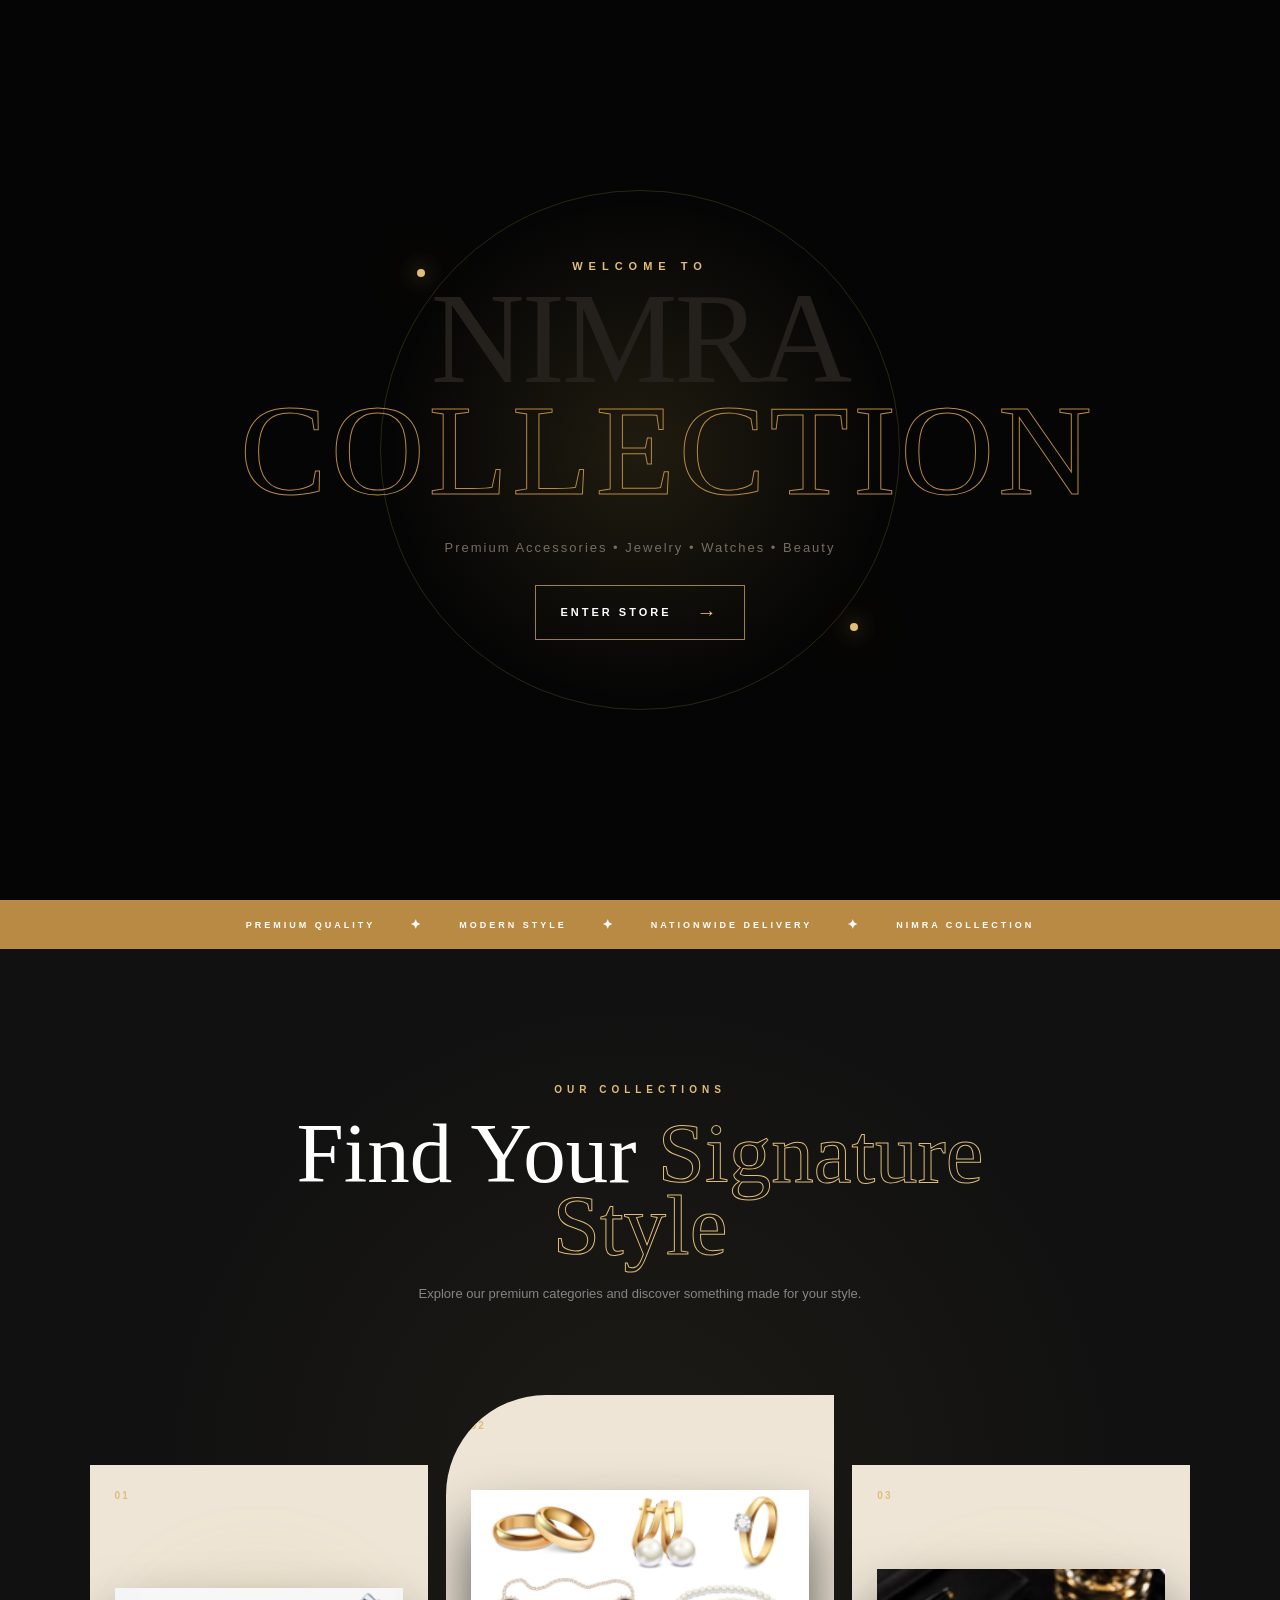
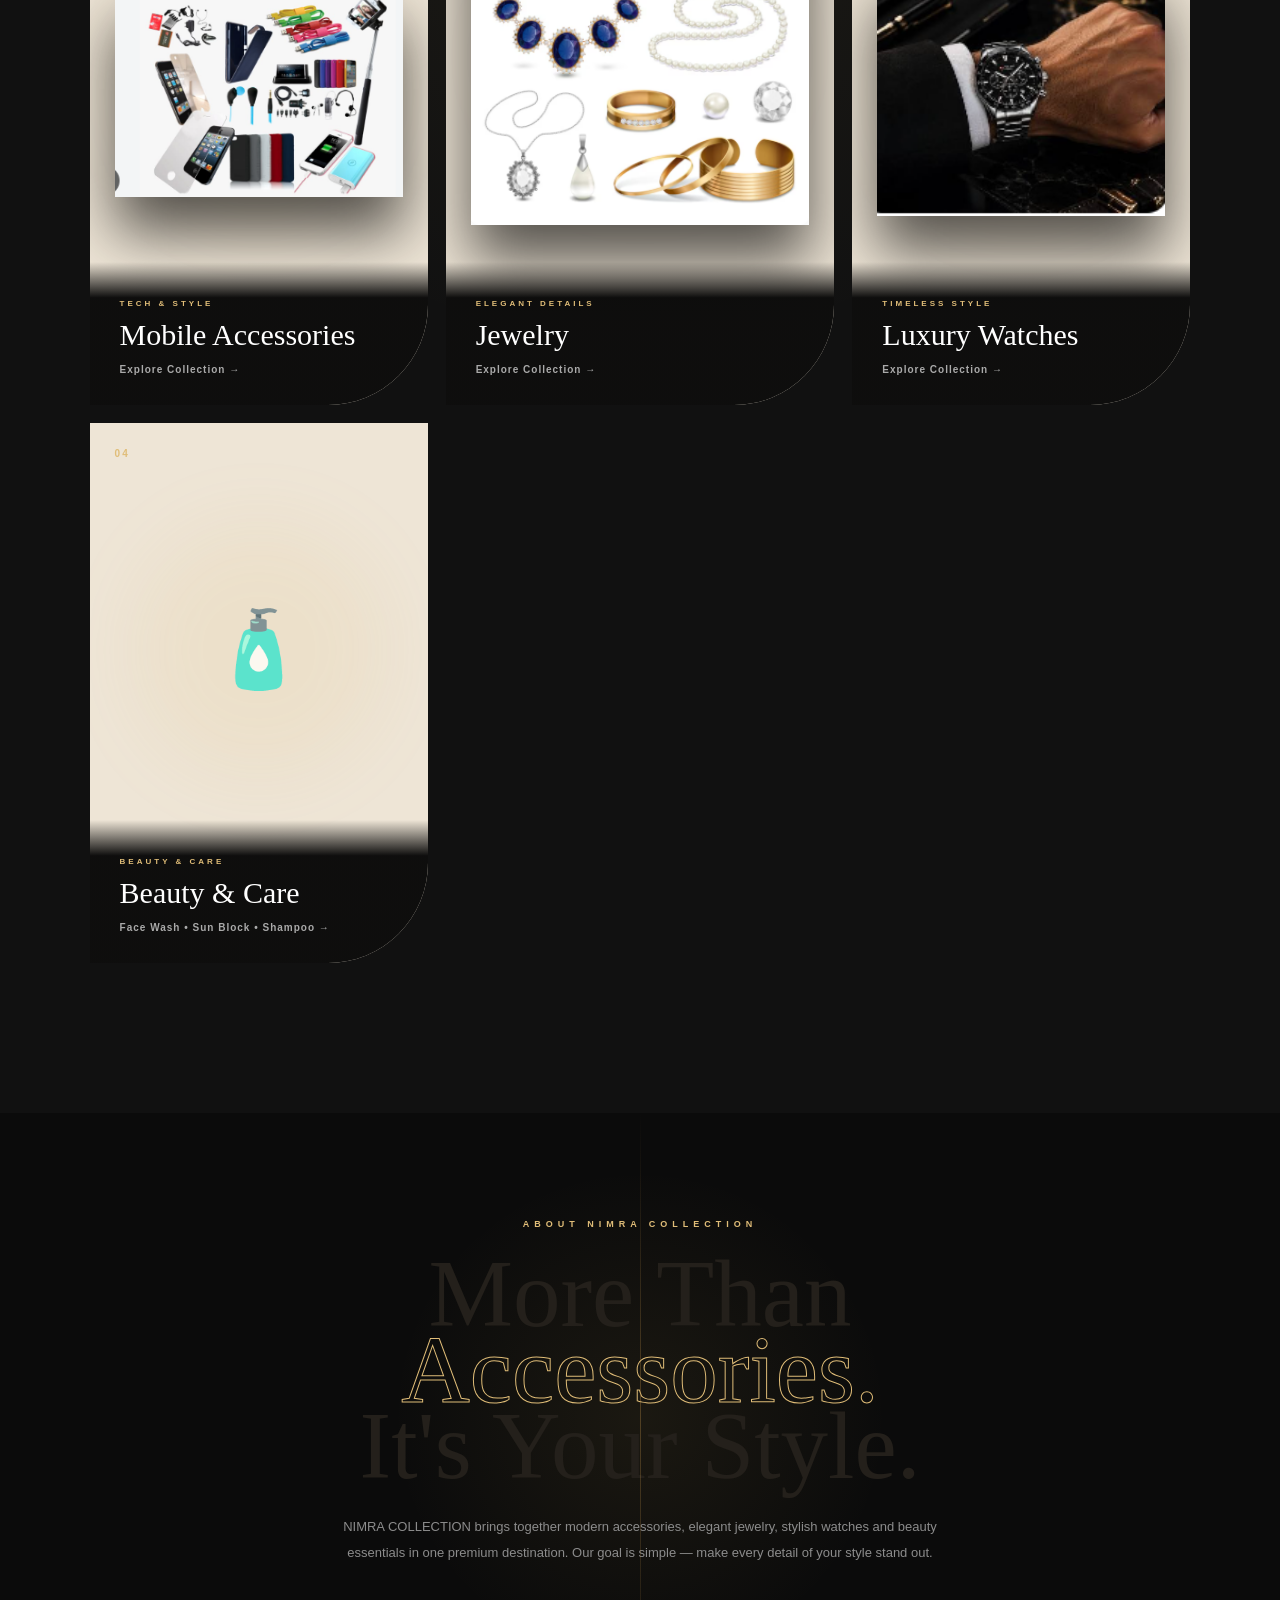
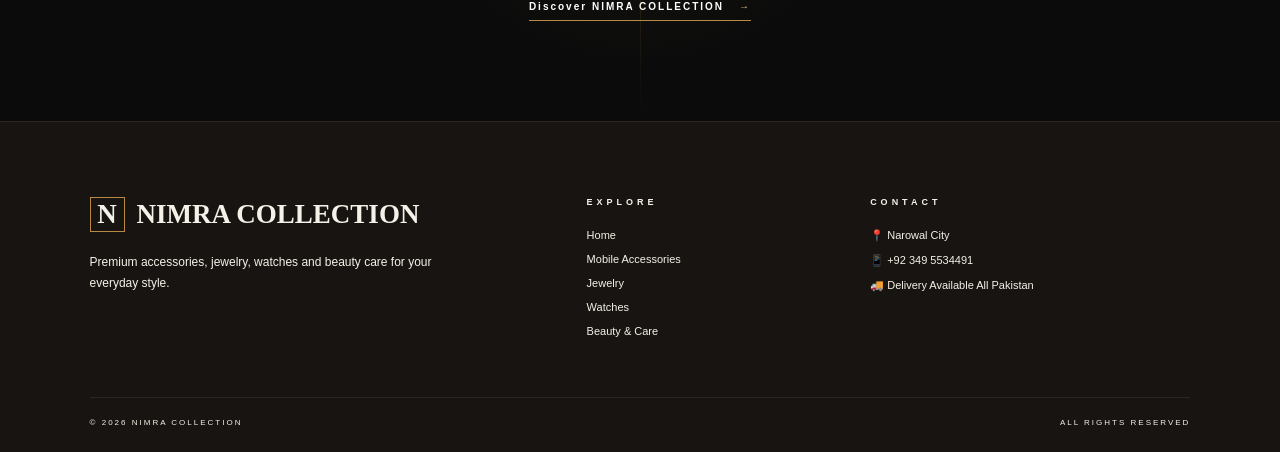
==== commit 7e75d9d1: "Update index.html" ====
--- a/index.html
+++ b/index.html
@@ -1,4 +1,3 @@
-
 <!DOCTYPE html>
 <html lang="en">
 <head>
@@ -27,7 +26,7 @@
             </h1>
 
             <p>
-                Premium Accessories • Jewelry • Watches
+                Premium Accessories • Jewelry • Watches • Beauty
             </p>
 
             <button id="enter-store-btn">
@@ -52,6 +51,7 @@
 
         <nav>
             <ul>
+
                 <li>
                     <a href="index.html" class="active">Home</a>
                 </li>
@@ -73,6 +73,13 @@
                         Watches
                     </a>
                 </li>
+
+                <li>
+                    <a href="beauty.html">
+                        Beauty & Care
+                    </a>
+                </li>
+
             </ul>
         </nav>
 
@@ -109,9 +116,9 @@
                 </h1>
 
                 <p>
-                    Discover carefully selected watches, jewelry
-                    and premium accessories designed to elevate
-                    your everyday style.
+                    Discover carefully selected watches, jewelry,
+                    beauty products and premium accessories designed
+                    to elevate your everyday style.
                 </p>
 
                 <div class="hero-buttons">
@@ -252,6 +259,36 @@
                         <span>TIMELESS STYLE</span>
                         <h3>Luxury Watches</h3>
                         <p>Explore Collection →</p>
+                    </div>
+
+                </a>
+
+
+                <!-- BEAUTY & CARE -->
+                <a href="beauty.html"
+                   class="category-link collection-beauty">
+
+                    <div class="collection-number">
+                        04
+                    </div>
+
+                    <div class="collection-image">
+                        <div style="
+                            font-size: 75px;
+                            display: flex;
+                            align-items: center;
+                            justify-content: center;
+                            width: 100%;
+                            height: 100%;
+                        ">
+                            🧴
+                        </div>
+                    </div>
+
+                    <div class="collection-info">
+                        <span>BEAUTY & CARE</span>
+                        <h3>Beauty & Care</h3>
+                        <p>Face Wash • Sun Block • Shampoo →</p>
                     </div>
 
                 </a>
@@ -281,9 +318,9 @@
 
                 <p>
                     NIMRA COLLECTION brings together modern accessories,
-                    elegant jewelry and stylish watches in one premium
-                    destination. Our goal is simple — make every detail
-                    of your style stand out.
+                    elegant jewelry, stylish watches and beauty essentials
+                    in one premium destination. Our goal is simple —
+                    make every detail of your style stand out.
                 </p>
 
                 <a href="#collections">
@@ -398,8 +435,8 @@
                 </div>
 
                 <p>
-                    Premium accessories, jewelry and watches
-                    for your everyday style.
+                    Premium accessories, jewelry, watches
+                    and beauty care for your everyday style.
                 </p>
 
             </div>
@@ -410,11 +447,22 @@
                 <h4>EXPLORE</h4>
 
                 <a href="index.html">Home</a>
+
                 <a href="mobile-accessories.html">
                     Mobile Accessories
                 </a>
-                <a href="jwelery.html">Jewelry</a>
-                <a href="watches.html">Watches</a>
+
+                <a href="jwelery.html">
+                    Jewelry
+                </a>
+
+                <a href="watches.html">
+                    Watches
+                </a>
+
+                <a href="beauty.html">
+                    Beauty & Care
+                </a>
 
             </div>
 
@@ -458,4 +506,3 @@
 
 </body>
 </html>
-```
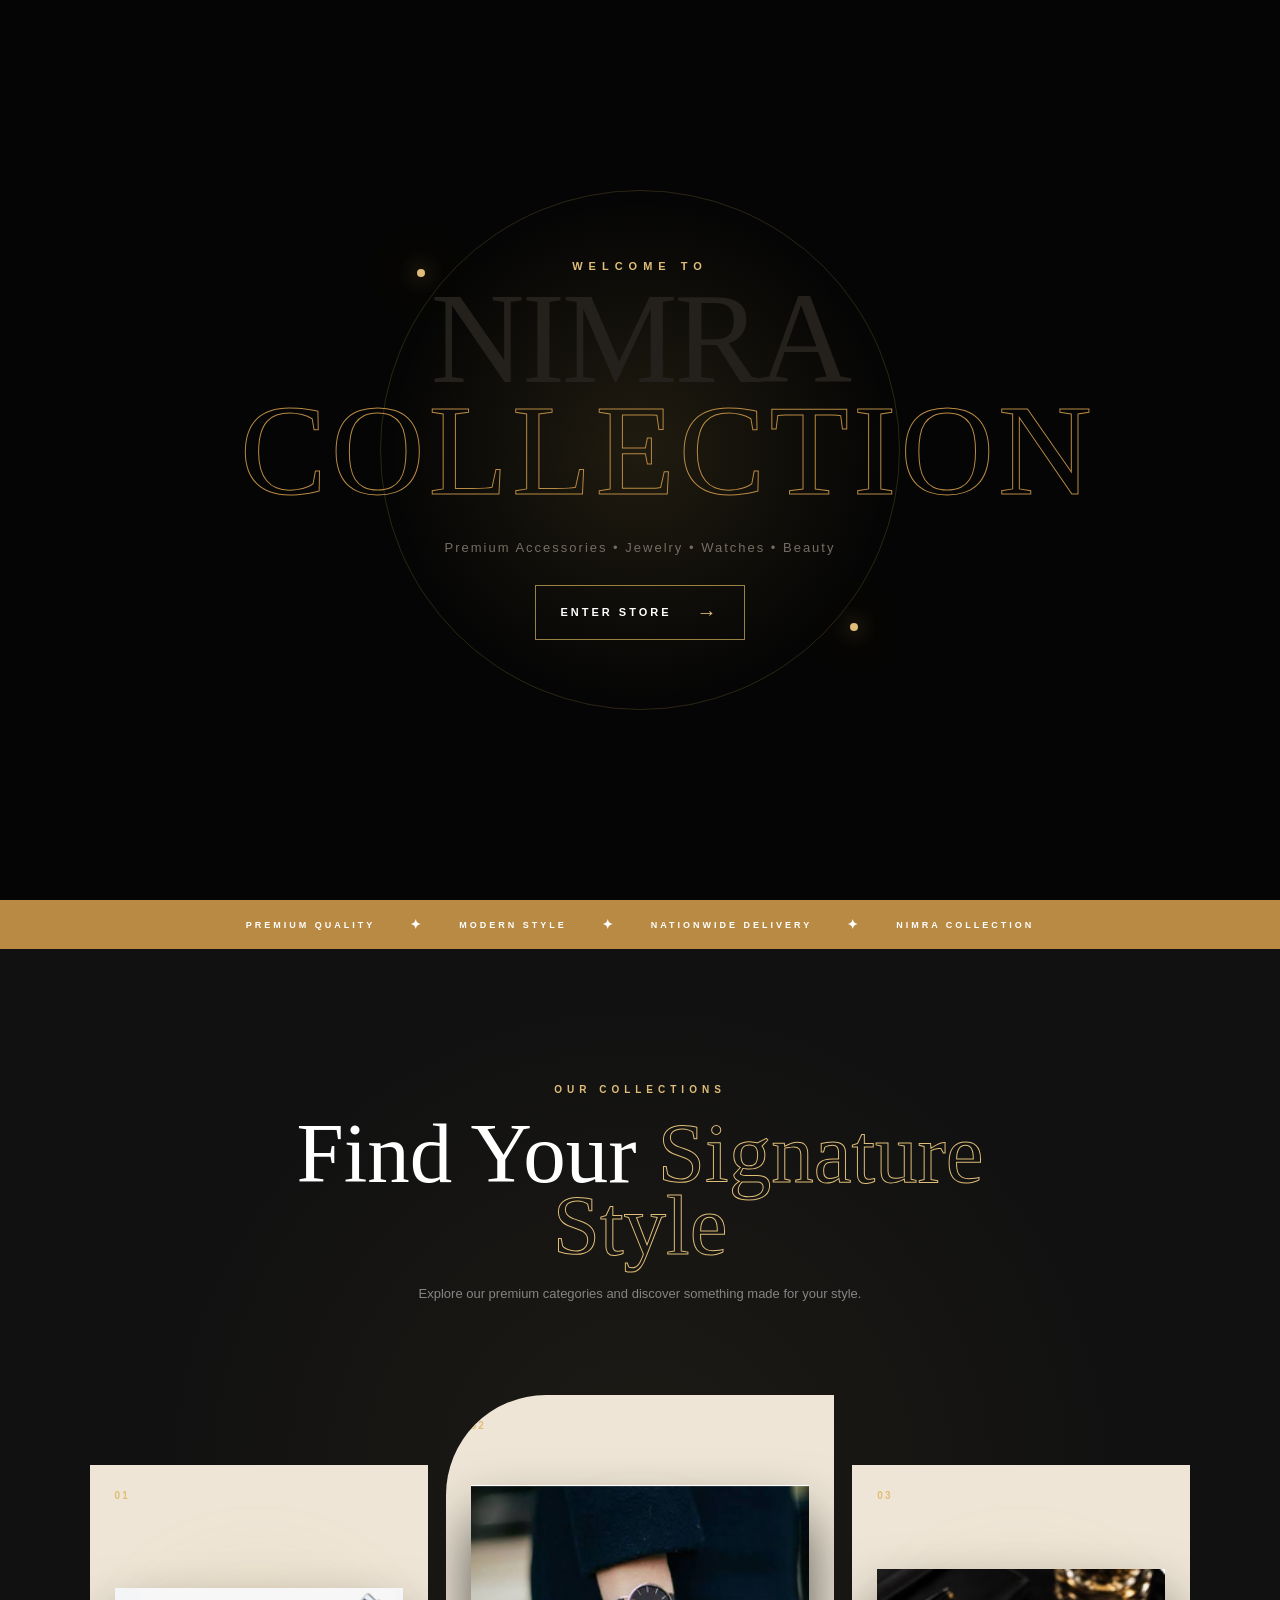
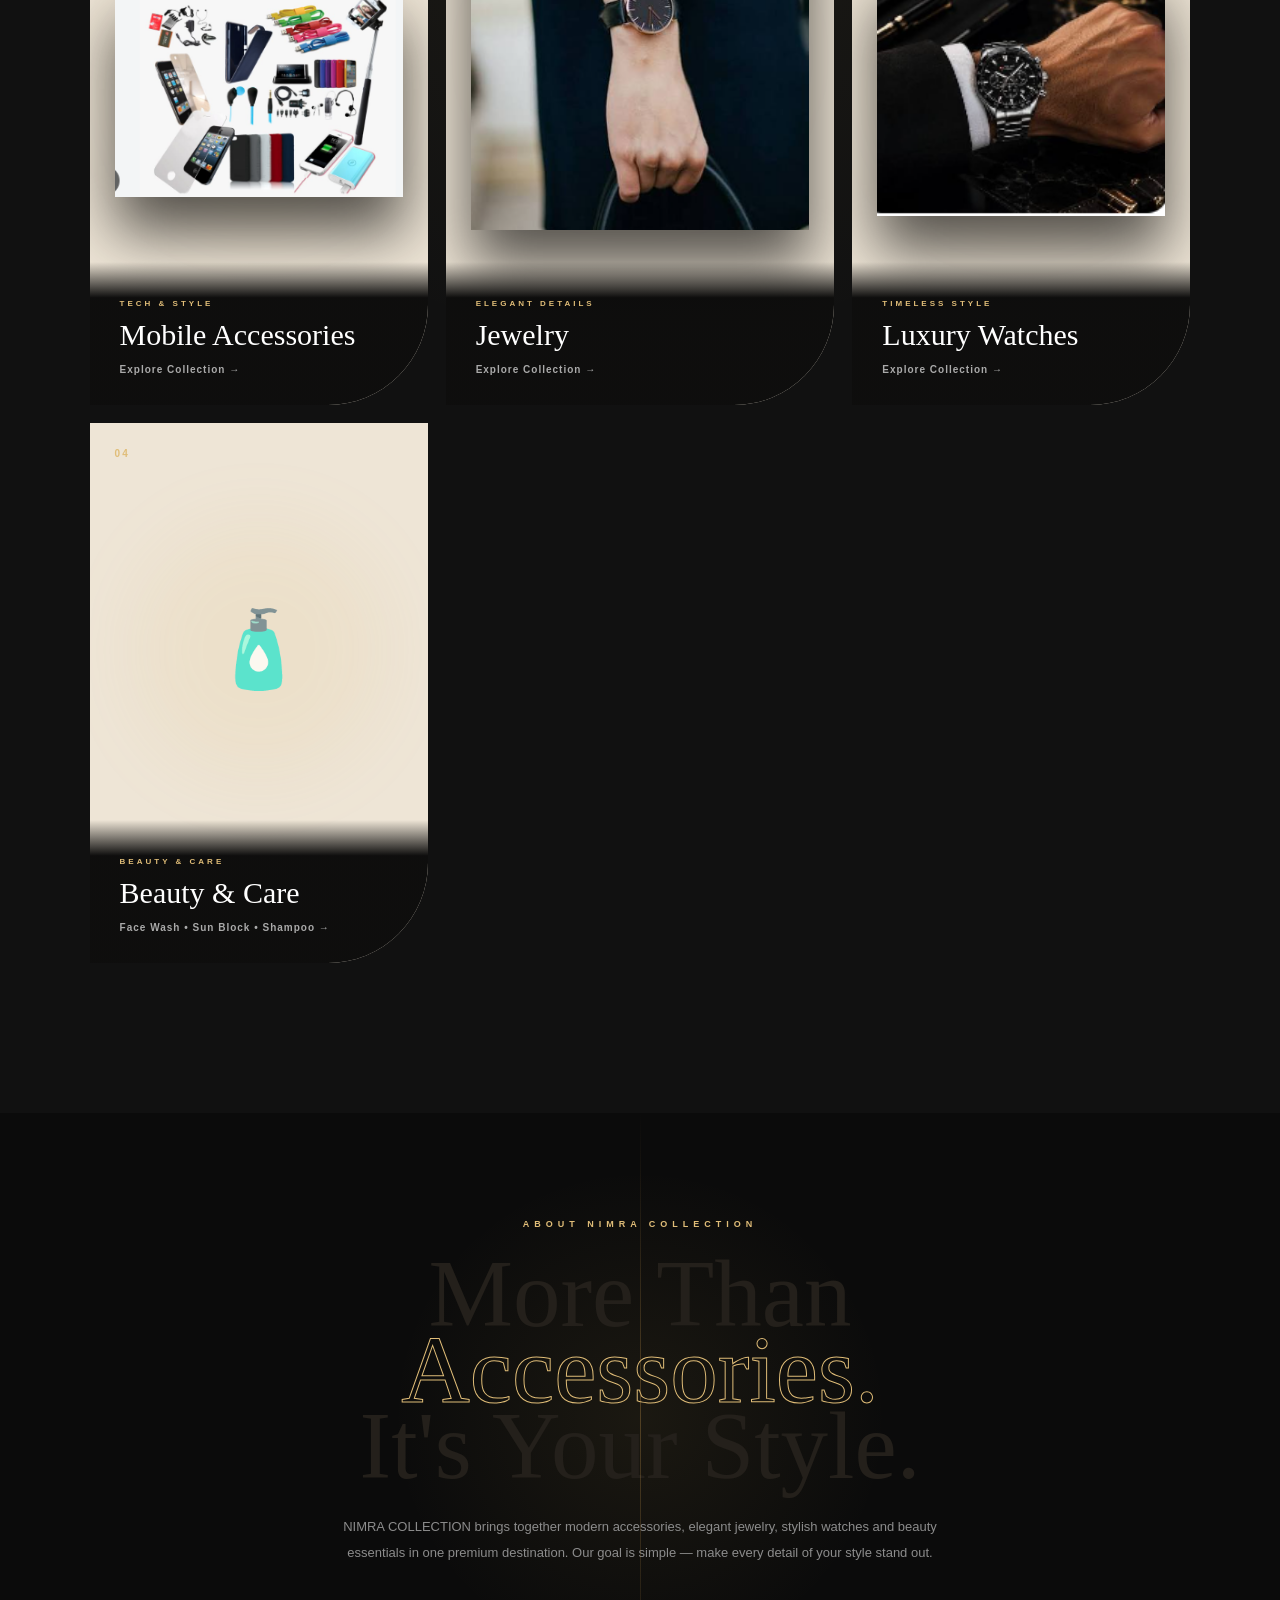
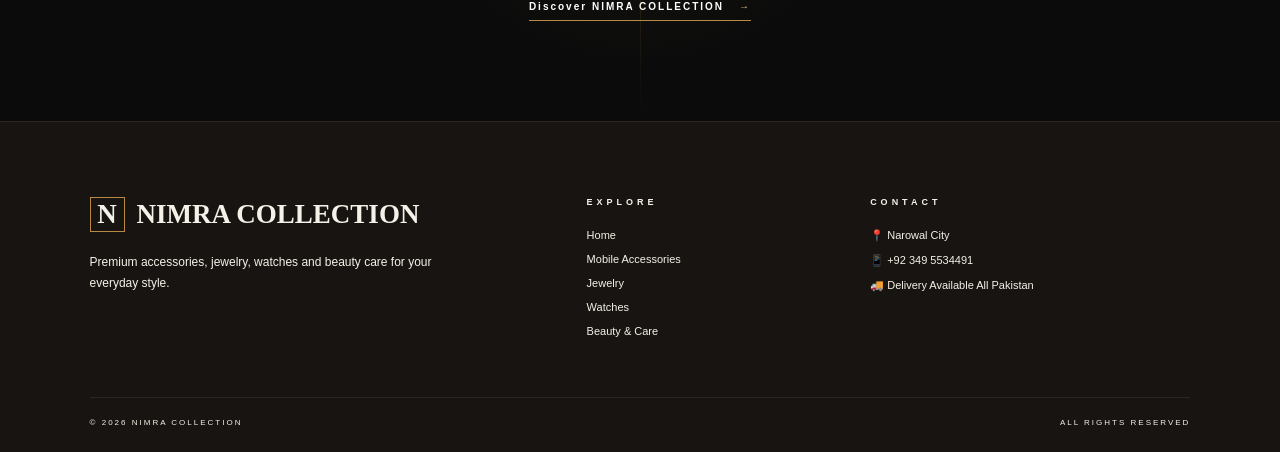
==== commit 48f906a6: "Update index.html" ====
--- a/index.html
+++ b/index.html
@@ -229,7 +229,7 @@
                     </div>
 
                     <div class="collection-image">
-                        <img src="jwery.png"
+                        <img src="gil.png"
                              alt="Jewelry Collection">
                     </div>
 
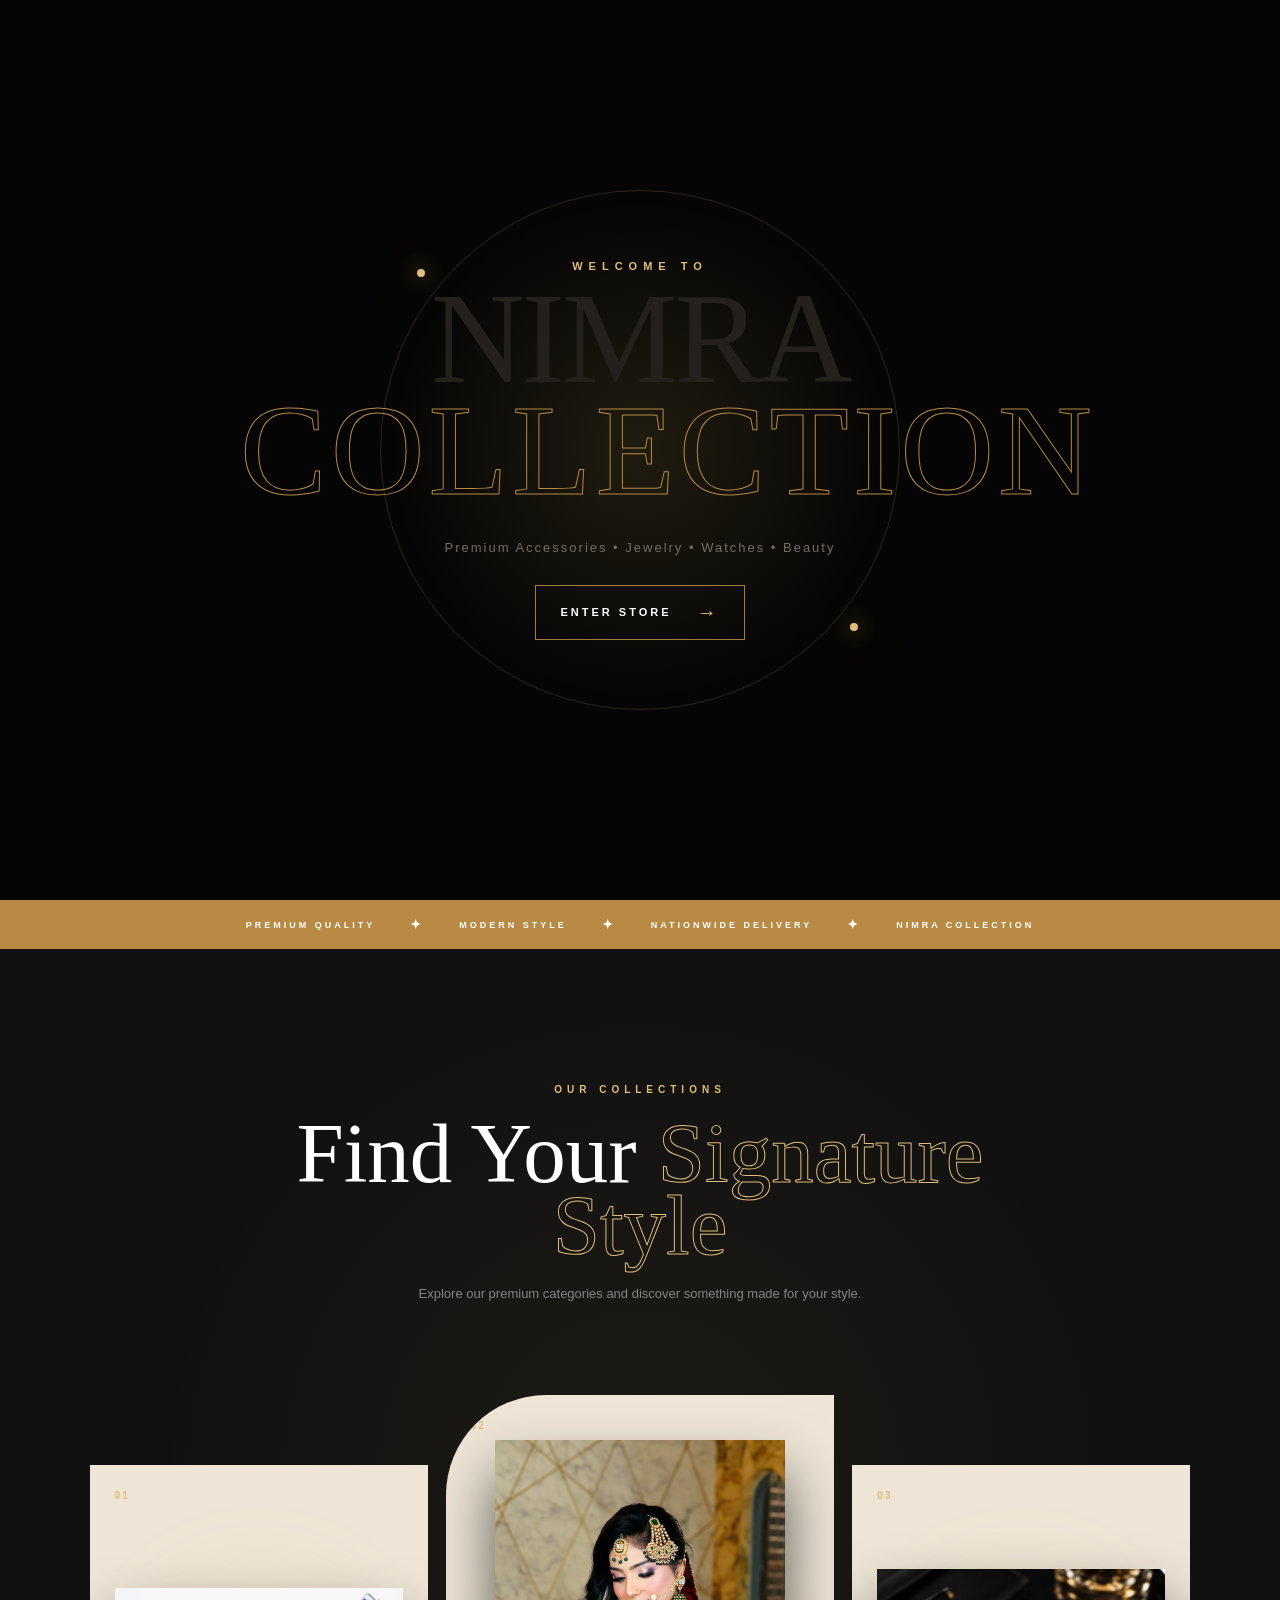
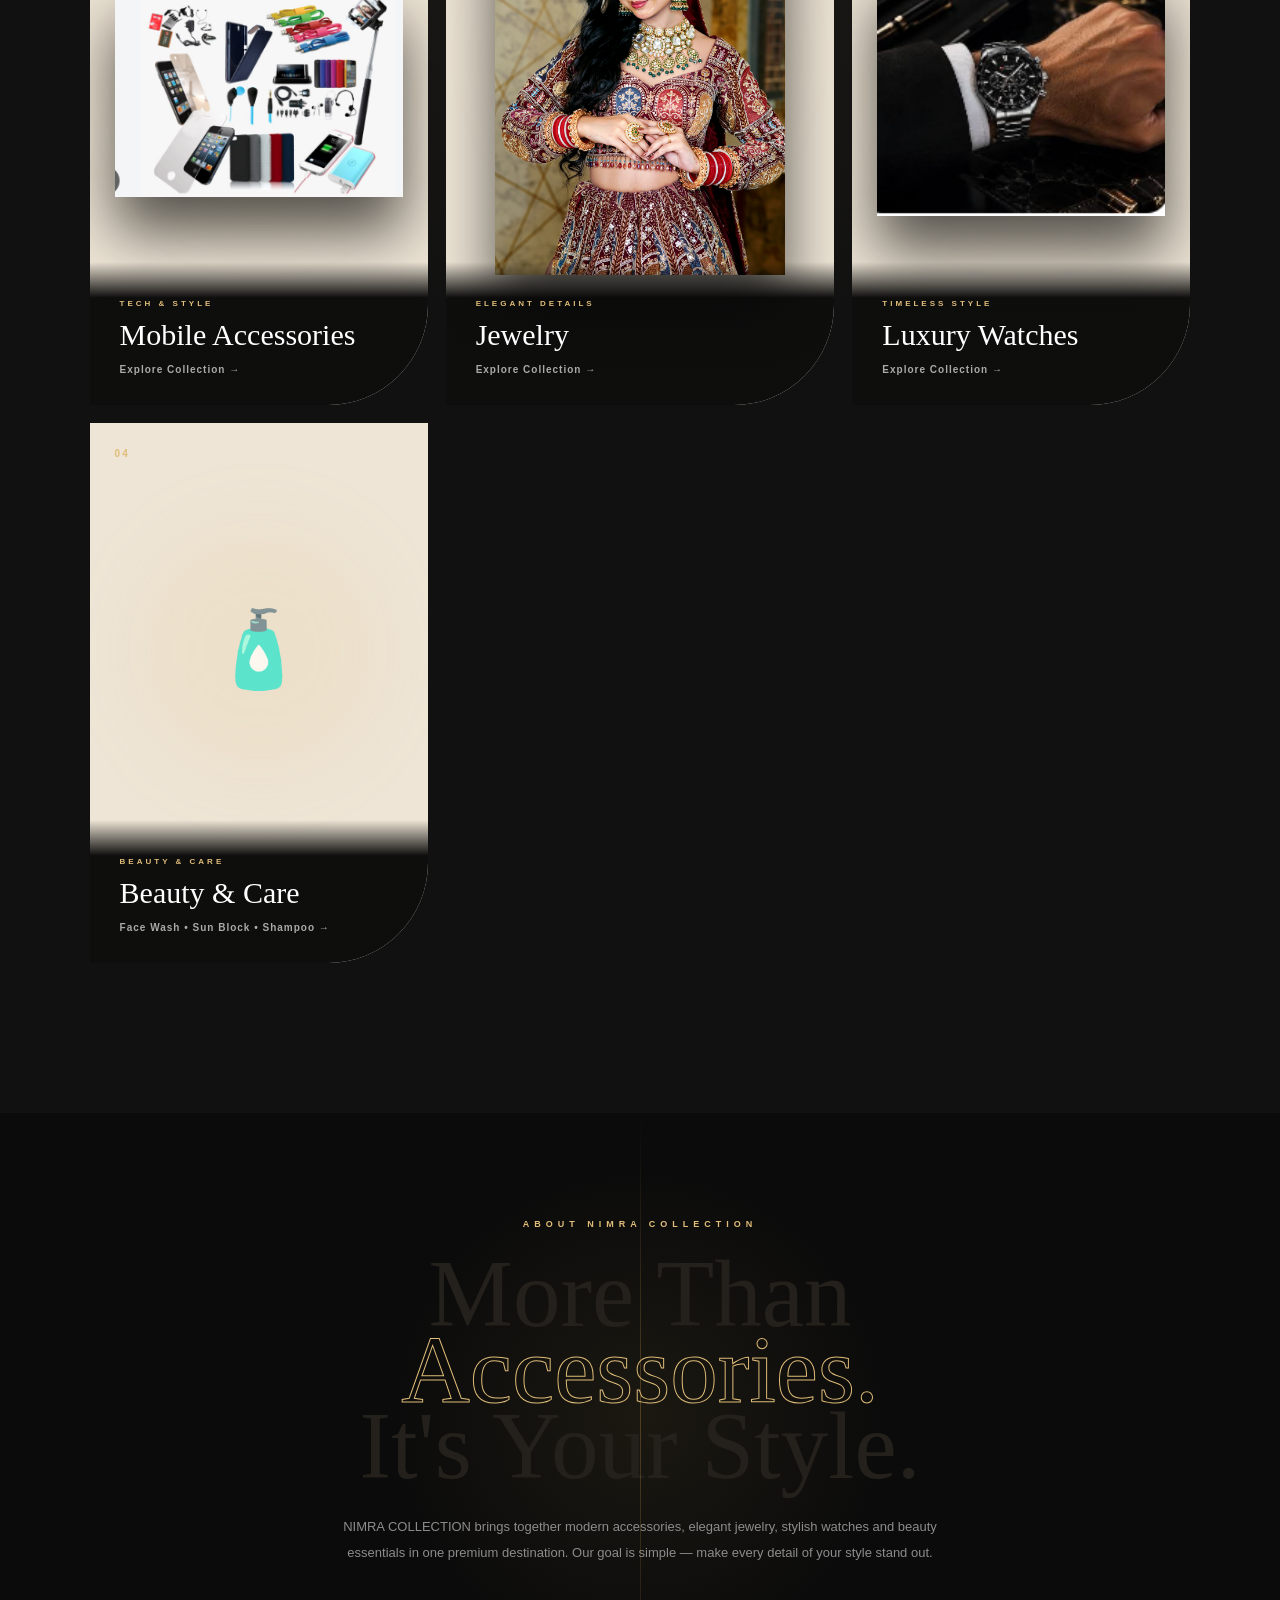
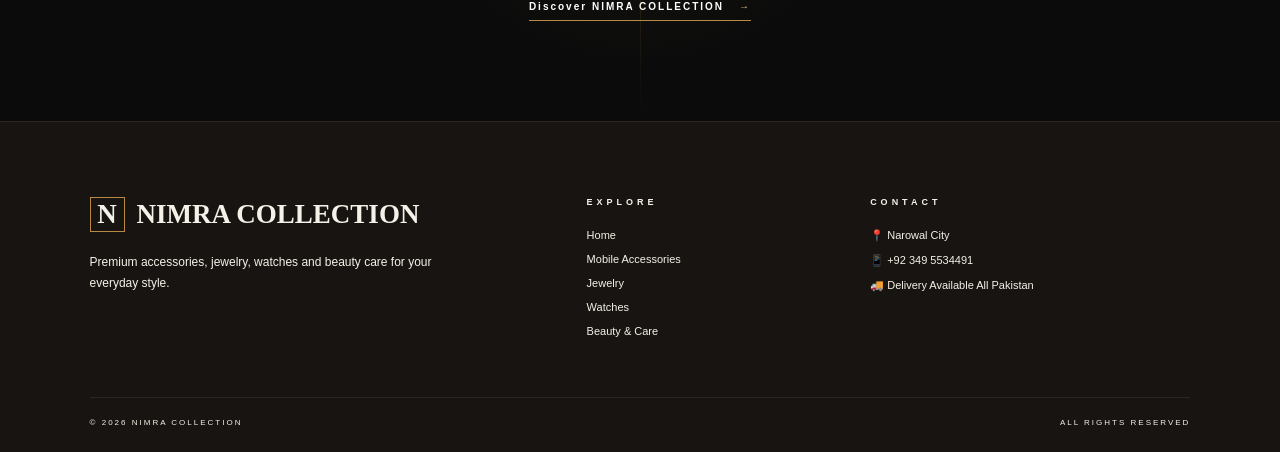
==== commit 1e022503: "Update index.html" ====
--- a/index.html
+++ b/index.html
@@ -229,7 +229,7 @@
                     </div>
 
                     <div class="collection-image">
-                        <img src="gil.png"
+                        <img src="girl.jpg"
                              alt="Jewelry Collection">
                     </div>
 
